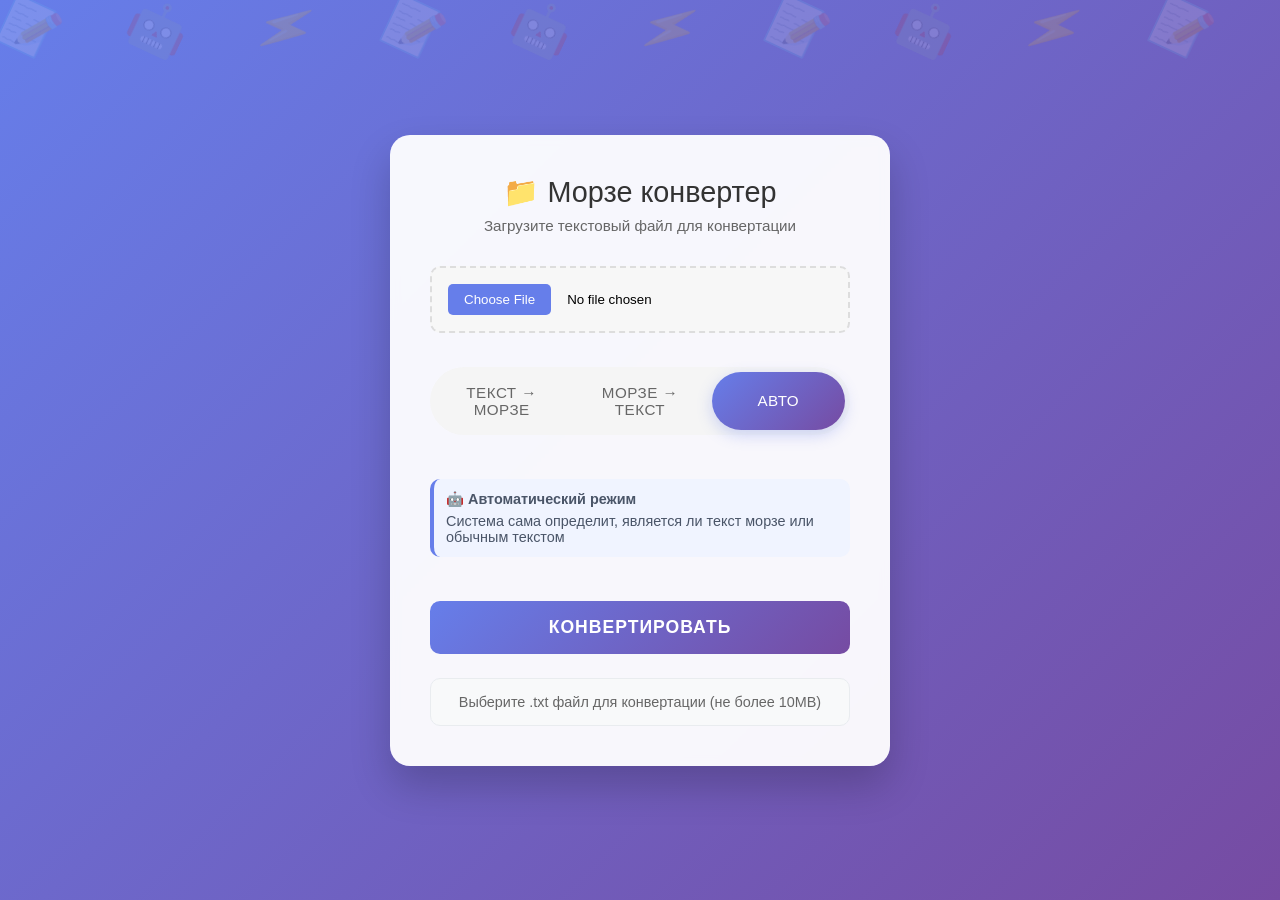
==== cmd/index.html @ caa6f894 "static removed" ====
<!DOCTYPE html>
<html lang="en">
<head>
    <meta charset="UTF-8" />
    <meta name="viewport" content="width=device-width, initial-scale=1.0" />
    <meta http-equiv="X-UA-Compatible" content="ie=edge" />
    <link rel="stylesheet" type="text/css" href="/cmd/index_style.css">
    <title>Загрузка файлов - Морзе конвертер</title>
</head>
<body>
    <!-- Анимированные эмодзи на заднем плане -->
    <div class="emoji-background" id="emojiBackground">
        <div class="floating-emoji">📝</div>
        <div class="floating-emoji">⚡</div>
        <div class="floating-emoji">🤖</div>
        <div class="floating-emoji">📝</div>
        <div class="floating-emoji">⚡</div>
        <div class="floating-emoji">🤖</div>
        <div class="floating-emoji">📝</div>
        <div class="floating-emoji">⚡</div>
        <div class="floating-emoji">🤖</div>
        <div class="floating-emoji">📝</div>
    </div>
    <div class="upload-container">
        <h1>📁 Морзе конвертер</h1>
        <div class="subtitle">Загрузите текстовый файл для конвертации</div>
        
        <form enctype="multipart/form-data" action="http://localhost:8080/upload" method="post">
            <div class="file-input-wrapper">
                <input type="file" name="myFile" id="fileInput" accept=".txt" />
            </div>
            
            <!-- Переключатели режимов -->
            <div class="mode-selector">
                <button type="button" class="mode-btn" data-mode="text-to-morse">Текст → Морзе</button>
                <button type="button" class="mode-btn" data-mode="morse-to-text">Морзе → Текст</button>
                <button type="button" class="mode-btn active" data-mode="auto">Авто</button>
            </div>
            
            <!-- Скрытое поле для передачи режима на бэкенд -->
            <input type="hidden" name="mode" id="modeInput" value="auto" />
            
            <!-- Информация о текущем режиме -->
            <div class="mode-info" id="modeInfo">
                <i>🤖 Автоматический режим</i>
                Система сама определит, является ли текст морзе или обычным текстом
            </div>
            
            <input type="submit" value="Конвертировать" />
        </form>
        
        <div class="file-info" id="fileInfo">
            Выберите .txt файл для конвертации (не более 10MB)
        </div>
    </div>
    
    <script>
        const fileInput = document.getElementById('fileInput');
        const fileInfo = document.getElementById('fileInfo');
        const modeBtns = document.querySelectorAll('.mode-btn');
        const modeInput = document.getElementById('modeInput');
        const modeInfo = document.getElementById('modeInfo');
        const emojiBackground = document.getElementById('emojiBackground');
        
        // Массивы эмодзи для разных режимов
        const emojiSets = {
            'text-to-morse': ['📝', '✏️', '📄', '🔤', '📝', '✏️', '📄', '🔤', '📝', '✏️'],
            'morse-to-text': ['⚡', '🔌', '📡', '⚡', '🔌', '📡', '⚡', '🔌', '📡', '⚡'],
            'auto': ['🤖', '🔄', '⚙️', '🤖', '🔄', '⚙️', '🤖', '🔄', '⚙️', '🤖']
        };
        
        // Информация о режимах
        const modeDescriptions = {
            'text-to-morse': {
                icon: '📝',
                title: 'Режим: Текст → Морзе',
                description: 'Обычный текст будет преобразован в азбуку Морзе'
            },
            'morse-to-text': {
                icon: '⚡',
                title: 'Режим: Морзе → Текст',
                description: 'Код Морзе будет преобразован в обычный текст'
            },
            'auto': {
                icon: '🤖',
                title: 'Автоматический режим',
                description: 'Система сама определит, является ли текст морзе или обычным текстом'
            }
        };
        
        // Функция для обновления эмодзи на заднем плане
        function updateBackgroundEmojis(mode) {
            const emojis = emojiSets[mode];
            const floatingEmojis = document.querySelectorAll('.floating-emoji');
            
            floatingEmojis.forEach((emoji, index) => {
                // Плавно меняем эмодзи
                emoji.style.transition = 'opacity 0.5s ease';
                emoji.style.opacity = '0';
                
                setTimeout(() => {
                    emoji.textContent = emojis[index % emojis.length];
                    emoji.style.opacity = '0.15';
                    emoji.style.transform = `rotate(${45}deg)`;
                }, 300);
            });
        }
        
        // Обработчики для переключателей
        modeBtns.forEach(btn => {
            btn.addEventListener('click', function() {
                // Убирает активный класс у всех кнопок
                modeBtns.forEach(b => b.classList.remove('active'));
                // Добавляет активный класс нажатой кнопке
                this.classList.add('active');
                
                const mode = this.dataset.mode;
                modeInput.value = mode;
                
                // Обновляет информацию о режиме
                const info = modeDescriptions[mode];
                modeInfo.innerHTML = `
                    <i>${info.icon} ${info.title}</i>
                    ${info.description}
                `;
                
                // Добавляет анимацию для авто-режима
                if (mode === 'auto') {
                    modeInfo.classList.add('auto-mode-active');
                } else {
                    modeInfo.classList.remove('auto-mode-active');
                }
                
                // Обновляем эмодзи на заднем плане
                updateBackgroundEmojis(mode);
            });
        });
        
        // Имя выбранного файла
        fileInput.addEventListener('change', function(e) {
            const file = e.target.files[0];
            if (file) {
                // Проверка расширения файла
                if (!file.name.endsWith('.txt')) {
                    fileInfo.textContent = '❌ Пожалуйста, выберите файл с расширением .txt';
                    fileInfo.classList.remove('has-file');
                    fileInfo.style.background = '#ffebee';
                    fileInfo.style.color = '#c62828';
                    return;
                }
                
                fileInfo.textContent = `📄 Выбран файл: ${file.name} (${(file.size / 1024).toFixed(2)} KB)`;
                fileInfo.classList.add('has-file');
                fileInfo.style.background = '';
                fileInfo.style.color = '';
            } else {
                fileInfo.textContent = 'Выберите .txt файл для конвертации';
                fileInfo.classList.remove('has-file');
            }
        });
        
        // Дополнительная валидация перед отправкой формы
        document.querySelector('form').addEventListener('submit', function(e) {
            if (!fileInput.files[0]) {
                e.preventDefault();
                alert('Пожалуйста, выберите файл для загрузки');
            } else if (!fileInput.files[0].name.endsWith('.txt')) {
                e.preventDefault();
                alert('Пожалуйста, выберите файл с расширением .txt');
            }
        });
        
        // Эффект при наведении на контейнер
        document.querySelector('.upload-container').addEventListener('mouseenter', function() {
            this.style.transform = 'scale(1.01)';
        });
        
        document.querySelector('.upload-container').addEventListener('mouseleave', function() {
            this.style.transform = 'scale(1)';
        });
        
        // Наклон для каждого эмодзи
        document.querySelectorAll('.floating-emoji').forEach(emoji => {
            emoji.style.transform = `rotate(${25}deg)`;
        });
    </script>
</body>
</html>
---- cmd/index_style.css ----
/* Magic */
* {
            margin: 0;
            padding: 0;
            box-sizing: border-box;
        }
        
        body {
            font-family: -apple-system, BlinkMacSystemFont, 'Segoe UI', Roboto, Oxygen, Ubuntu, sans-serif;
            background: linear-gradient(135deg, #667eea 0%, #764ba2 100%);
            min-height: 100vh;
            display: flex;
            justify-content: center;
            align-items: center;
            padding: 20px;
            position: relative;
            overflow-x: hidden;
        }
        
        /* Контейнер для анимированных эмодзи */
        .emoji-background {
            position: fixed;
            top: 0;
            left: 0;
            width: 100%;
            height: 100%;
            pointer-events: none;
            z-index: 1;
            overflow: hidden;
        }
        
        .floating-emoji {
            position: absolute;
            font-size: 3rem;
            opacity: 0.15;
            transform: rotate(45deg);
            animation: floatDown 15s linear infinite;
            white-space: nowrap;
            transition: opacity 0.5s ease;
        }
        
        /* Разные скорости для разнообразия */
        .floating-emoji:nth-child(2) { animation-duration: 18s; left: 20%; animation-delay: -2s; }
        .floating-emoji:nth-child(3) { animation-duration: 12s; left: 40%; animation-delay: -5s; }
        .floating-emoji:nth-child(4) { animation-duration: 20s; left: 60%; animation-delay: -8s; }
        .floating-emoji:nth-child(5) { animation-duration: 14s; left: 80%; animation-delay: -3s; }
        .floating-emoji:nth-child(6) { animation-duration: 16s; left: 10%; animation-delay: -10s; }
        .floating-emoji:nth-child(7) { animation-duration: 22s; left: 30%; animation-delay: -6s; }
        .floating-emoji:nth-child(8) { animation-duration: 13s; left: 50%; animation-delay: -12s; }
        .floating-emoji:nth-child(9) { animation-duration: 19s; left: 70%; animation-delay: -4s; }
        .floating-emoji:nth-child(10) { animation-duration: 17s; left: 90%; animation-delay: -7s; }
        
        @keyframes floatDown {
            0% {
                top: -10%;
                transform: rotate(45deg) translateX(0);
            }
            100% {
                top: 110%;
                transform: rotate(45deg) translateX(50px);
            }
        }
        
        .upload-container {
            background: white;
            padding: 2.5rem;
            border-radius: 20px;
            box-shadow: 0 20px 40px rgba(0, 0, 0, 0.2);
            width: 90%;
            max-width: 500px;
            text-align: center;
            position: relative;
            z-index: 2;
            backdrop-filter: blur(5px);
            background: rgba(255, 255, 255, 0.95);
            transition: transform 0.3s ease;
        }
        
        h1 {
            color: #333;
            margin-bottom: 0.5rem;
            font-size: 1.8rem;
            font-weight: 500;
        }
        
        .subtitle {
            color: #666;
            margin-bottom: 2rem;
            font-size: 0.95rem;
        }
        
        form {
            display: flex;
            flex-direction: column;
            gap: 1.5rem;
        }
        
        .file-input-wrapper {
            position: relative;
            width: 100%;
        }
        
        input[type="file"] {
            width: 100%;
            padding: 1rem;
            background: #f7f7f7;
            border: 2px dashed #ddd;
            border-radius: 10px;
            cursor: pointer;
            transition: all 0.3s ease;
        }
        
        input[type="file"]:hover {
            border-color: #667eea;
            background: #f0f0f0;
        }
        
        input[type="file"]::file-selector-button {
            background: #667eea;
            color: white;
            padding: 0.5rem 1rem;
            border: none;
            border-radius: 5px;
            cursor: pointer;
            margin-right: 1rem;
            transition: background 0.3s ease;
        }
        
        input[type="file"]::file-selector-button:hover {
            background: #764ba2;
        }
        
        /* Стили для переключателей */
        .mode-selector {
            background: #f5f5f5;
            border-radius: 50px;
            padding: 5px;
            display: flex;
            gap: 5px;
            margin: 10px 0;
        }
        
        .mode-btn {
            flex: 1;
            padding: 12px;
            border: none;
            border-radius: 45px;
            background: transparent;
            color: #666;
            font-size: 0.95rem;
            font-weight: 500;
            cursor: pointer;
            transition: all 0.3s ease;
            text-transform: uppercase;
            letter-spacing: 0.5px;
        }
        
        .mode-btn.active {
            background: linear-gradient(135deg, #667eea 0%, #764ba2 100%);
            color: white;
            box-shadow: 0 5px 15px rgba(102, 126, 234, 0.3);
        }
        
        .mode-btn:not(.active):hover {
            background: rgba(102, 126, 234, 0.1);
            color: #667eea;
        }
        
        /* Дополнительная информация о режиме */
        .mode-info {
            background: #f0f4ff;
            border-radius: 10px;
            padding: 12px;
            margin: 10px 0;
            font-size: 0.9rem;
            color: #4a5568;
            border-left: 4px solid #667eea;
            text-align: left;
        }
        
        .mode-info i {
            font-style: normal;
            display: block;
            margin-bottom: 5px;
            font-weight: 600;
            color: #4a5568;
        }
        
        .mode-info span {
            color: #667eea;
            font-weight: 500;
        }
        
        input[type="submit"] {
            background: linear-gradient(135deg, #667eea 0%, #764ba2 100%);
            color: white;
            padding: 1rem 2rem;
            border: none;
            border-radius: 10px;
            font-size: 1.1rem;
            font-weight: 600;
            cursor: pointer;
            transition: transform 0.3s ease, box-shadow 0.3s ease;
            text-transform: uppercase;
            letter-spacing: 1px;
            margin-top: 10px;
        }
        
        input[type="submit"]:hover {
            transform: translateY(-2px);
            box-shadow: 0 10px 20px rgba(102, 126, 234, 0.4);
        }
        
        input[type="submit"]:active {
            transform: translateY(0);
        }
        
        .file-info {
            margin-top: 1.5rem;
            padding: 15px;
            background: #f8f9fa;
            border-radius: 10px;
            font-size: 0.9rem;
            color: #666;
            border: 1px solid #e9ecef;
        }
        
        .file-info.has-file {
            background: #e8f5e9;
            border-color: #4caf50;
            color: #2e7d32;
        }
        
        /* Анимация для смены режима */
        @keyframes pulse {
            0% { opacity: 0.7; }
            50% { opacity: 1; }
            100% { opacity: 0.7; }
        }
        
        .auto-mode-active {
            animation: pulse 2s infinite;
        }
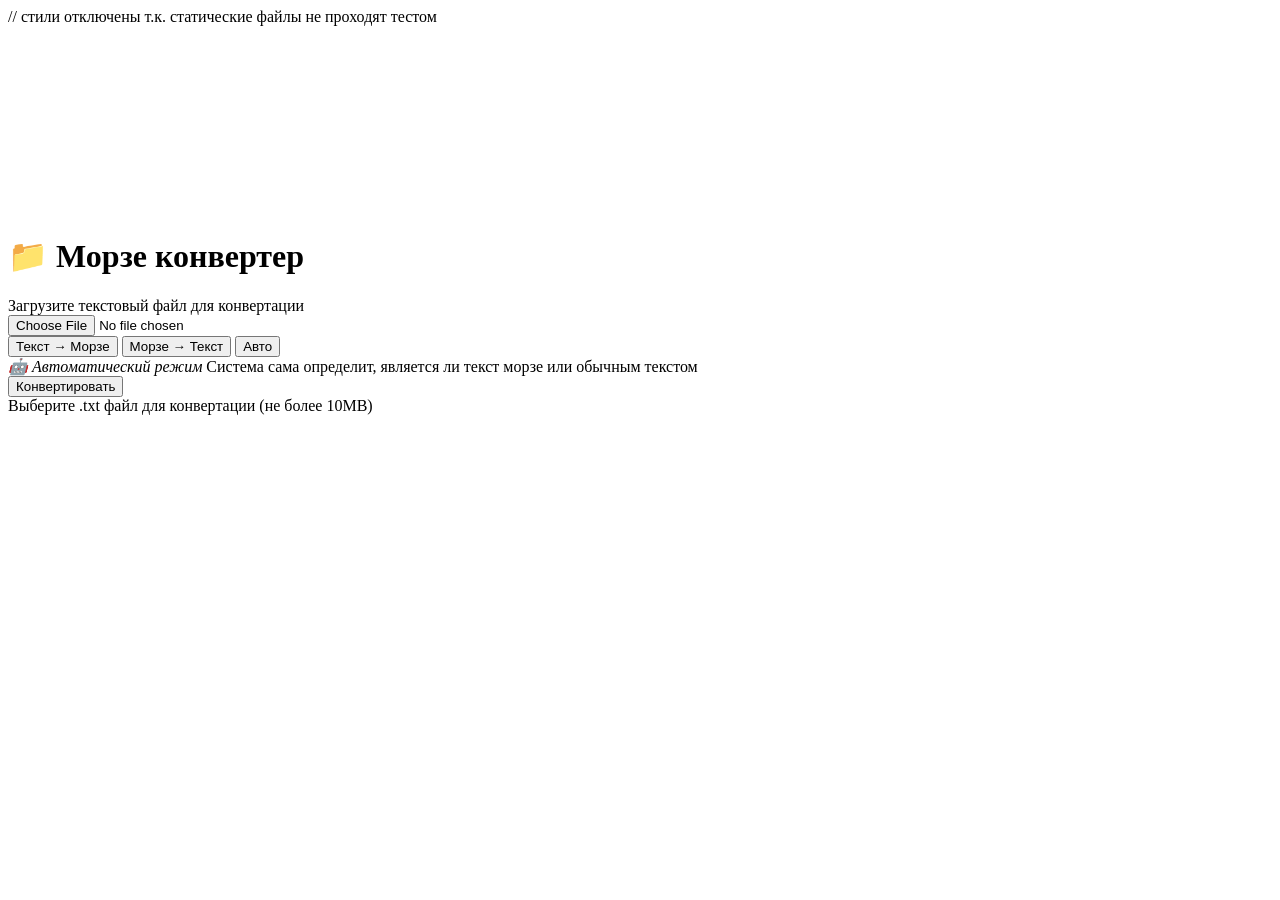
==== commit 6e83a3bd: "fixes for tests" ====
--- a/cmd/index.html
+++ b/cmd/index.html
@@ -4,7 +4,7 @@
     <meta charset="UTF-8" />
     <meta name="viewport" content="width=device-width, initial-scale=1.0" />
     <meta http-equiv="X-UA-Compatible" content="ie=edge" />
-    <link rel="stylesheet" type="text/css" href="/cmd/index_style.css">
+    <link rel="stylesheet" type="text/css" href="cmd/index_style.css"> // стили отключены т.к. статические файлы не проходят тестом
     <title>Загрузка файлов - Морзе конвертер</title>
 </head>
 <body>
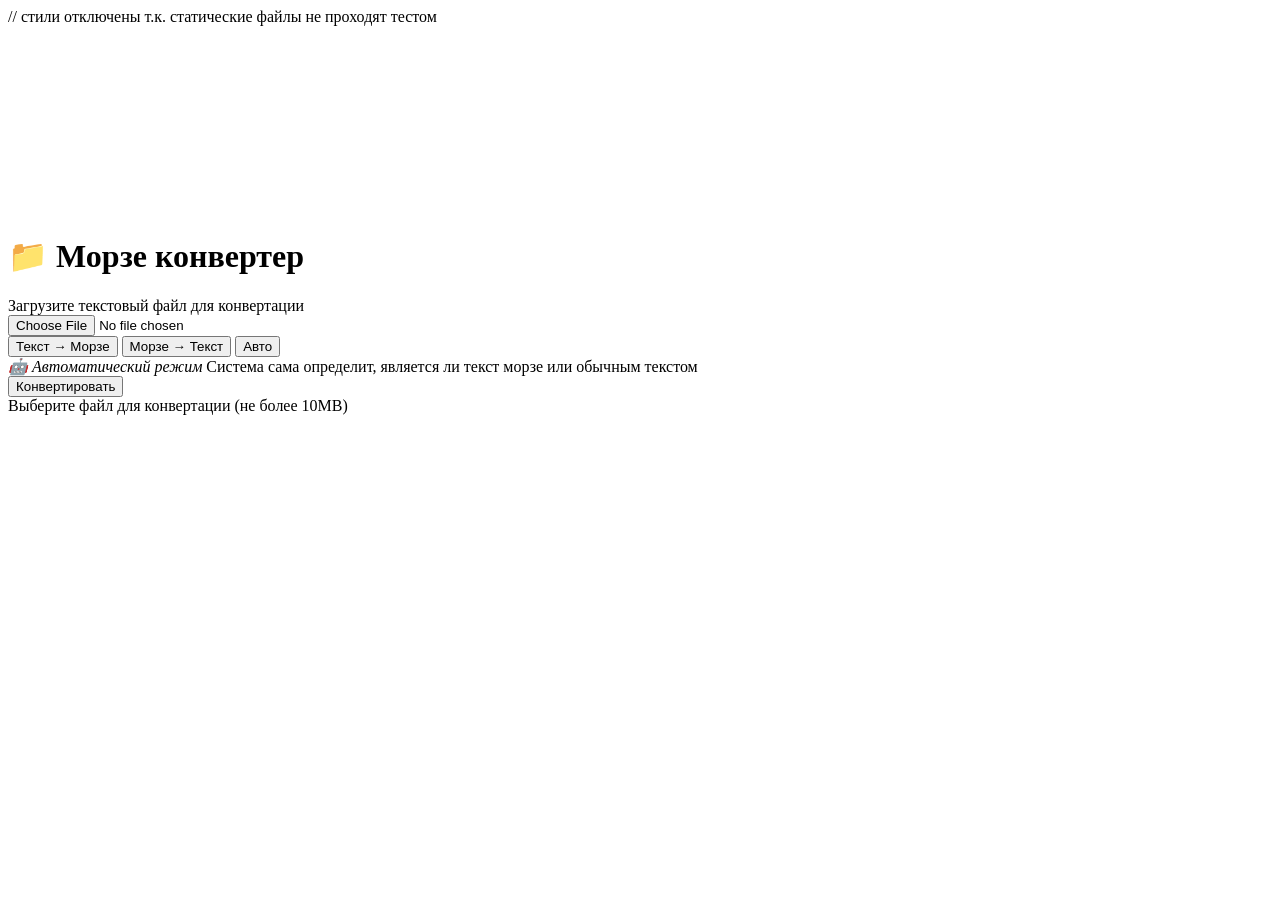
==== commit 63162f6b: "txt check off" ====
--- a/cmd/index.html
+++ b/cmd/index.html
@@ -50,7 +50,7 @@
         </form>
         
         <div class="file-info" id="fileInfo">
-            Выберите .txt файл для конвертации (не более 10MB)
+            Выберите файл для конвертации (не более 10MB)
         </div>
     </div>
     
@@ -140,15 +140,6 @@
         fileInput.addEventListener('change', function(e) {
             const file = e.target.files[0];
             if (file) {
-                // Проверка расширения файла
-                if (!file.name.endsWith('.txt')) {
-                    fileInfo.textContent = '❌ Пожалуйста, выберите файл с расширением .txt';
-                    fileInfo.classList.remove('has-file');
-                    fileInfo.style.background = '#ffebee';
-                    fileInfo.style.color = '#c62828';
-                    return;
-                }
-                
                 fileInfo.textContent = `📄 Выбран файл: ${file.name} (${(file.size / 1024).toFixed(2)} KB)`;
                 fileInfo.classList.add('has-file');
                 fileInfo.style.background = '';
@@ -164,9 +155,6 @@
             if (!fileInput.files[0]) {
                 e.preventDefault();
                 alert('Пожалуйста, выберите файл для загрузки');
-            } else if (!fileInput.files[0].name.endsWith('.txt')) {
-                e.preventDefault();
-                alert('Пожалуйста, выберите файл с расширением .txt');
             }
         });
         
